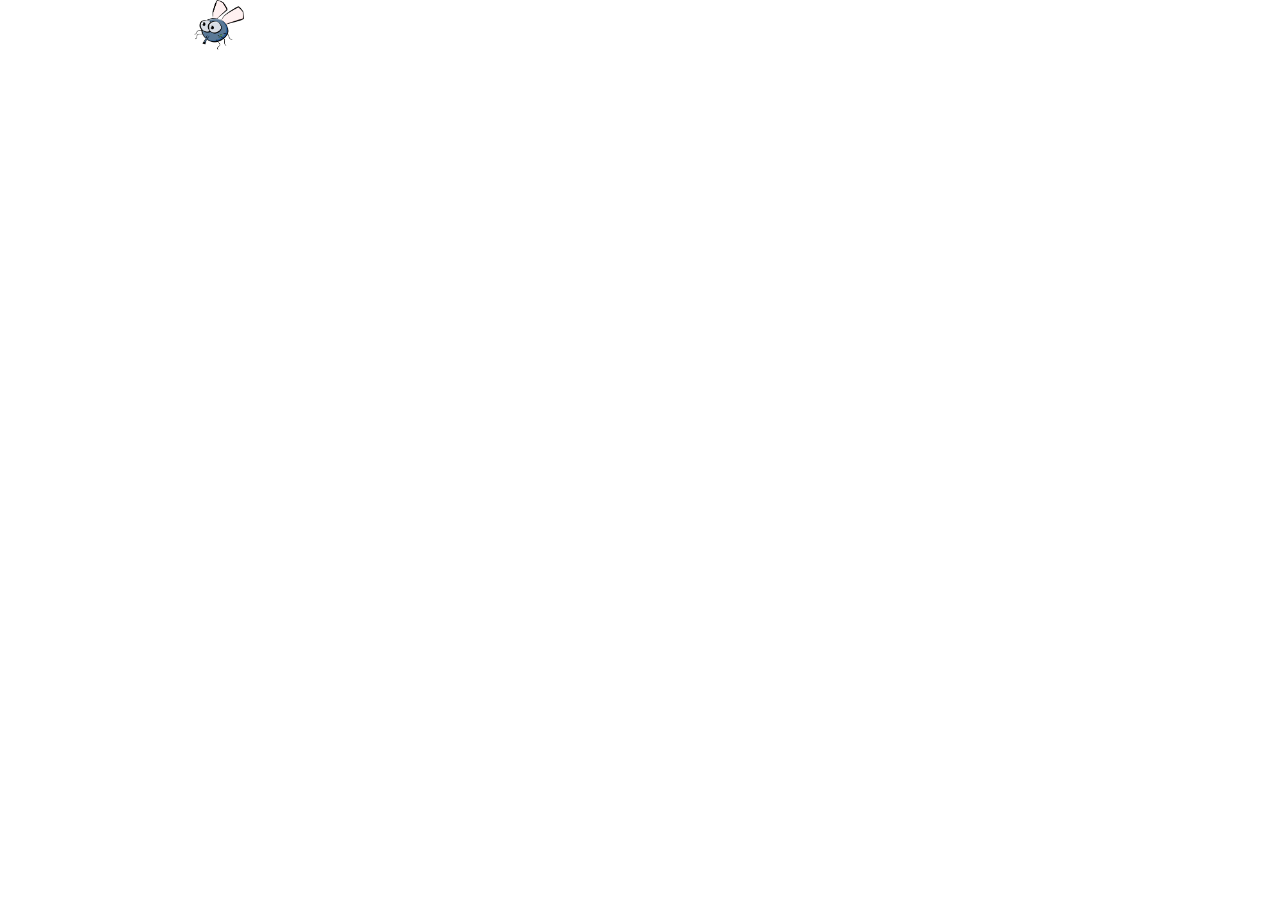
==== app.html @ a418b64f "Game mata mosquito, definida dimençao do jogo e criaçao de posiçoes randomicas" ====
<!DOCTYPE html>
<html lang="en">
<head>
    <meta charset="UTF-8">
    <meta name="viewport" content="width=device-width, initial-scale=1.0">
    <meta http-equiv="X-UA-Compatible" content="ie=edge">
    <title>Document</title>
    <link rel="stylesheet" href="style.css">
    <script src="jogo.js"></script>
</head>
<body onresize="ajustaTamanhoPalcoJogo()">
    <script>
        posicaoRandomica()
    </script>
</body>
</html>
---- style.css ----
.mosquito-1{
    width:50px;
    height: 50px;
}
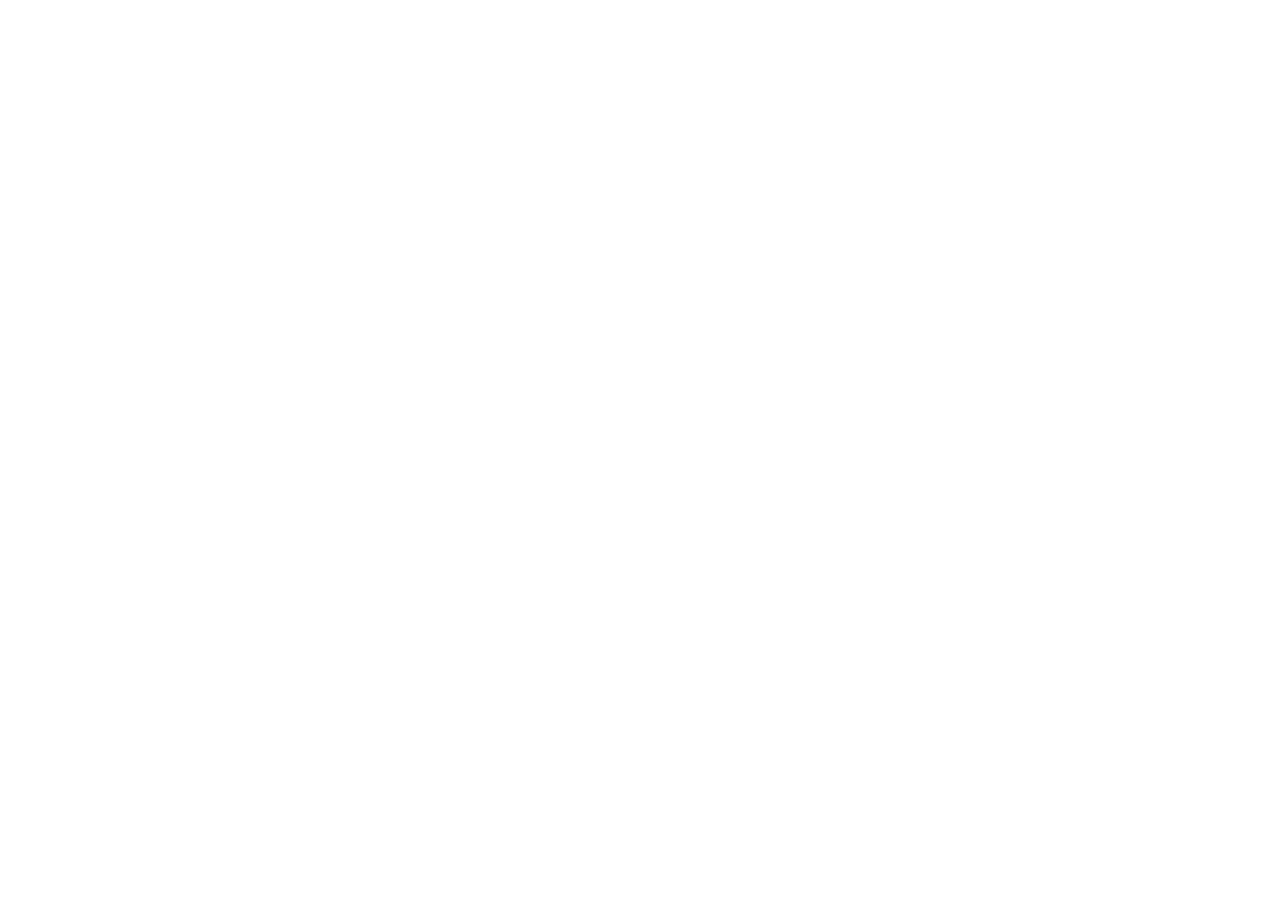
==== commit 5120953c: "criar e remover mosquito a cada ciclo de tempo" ====
--- a/app.html
+++ b/app.html
@@ -10,7 +10,10 @@
 </head>
 <body onresize="ajustaTamanhoPalcoJogo()">
     <script>
-        posicaoRandomica()
+        setInterval(function(){
+            posicaoRandomica()
+        }, 1000)
+        
     </script>
 </body>
 </html>--- a/style.css
+++ b/style.css
@@ -1,4 +1,18 @@
 .mosquito-1{
     width:50px;
     height: 50px;
+}
+.mosquito-2{
+    width:70px;
+    height: 70px;
+}
+.mosquito-3{
+    width:90px;
+    height: 90px;
+}
+.ladoA{
+    transform: scaleX(1)
+}
+.ladoB{
+    transform: scaleX(-1)
 }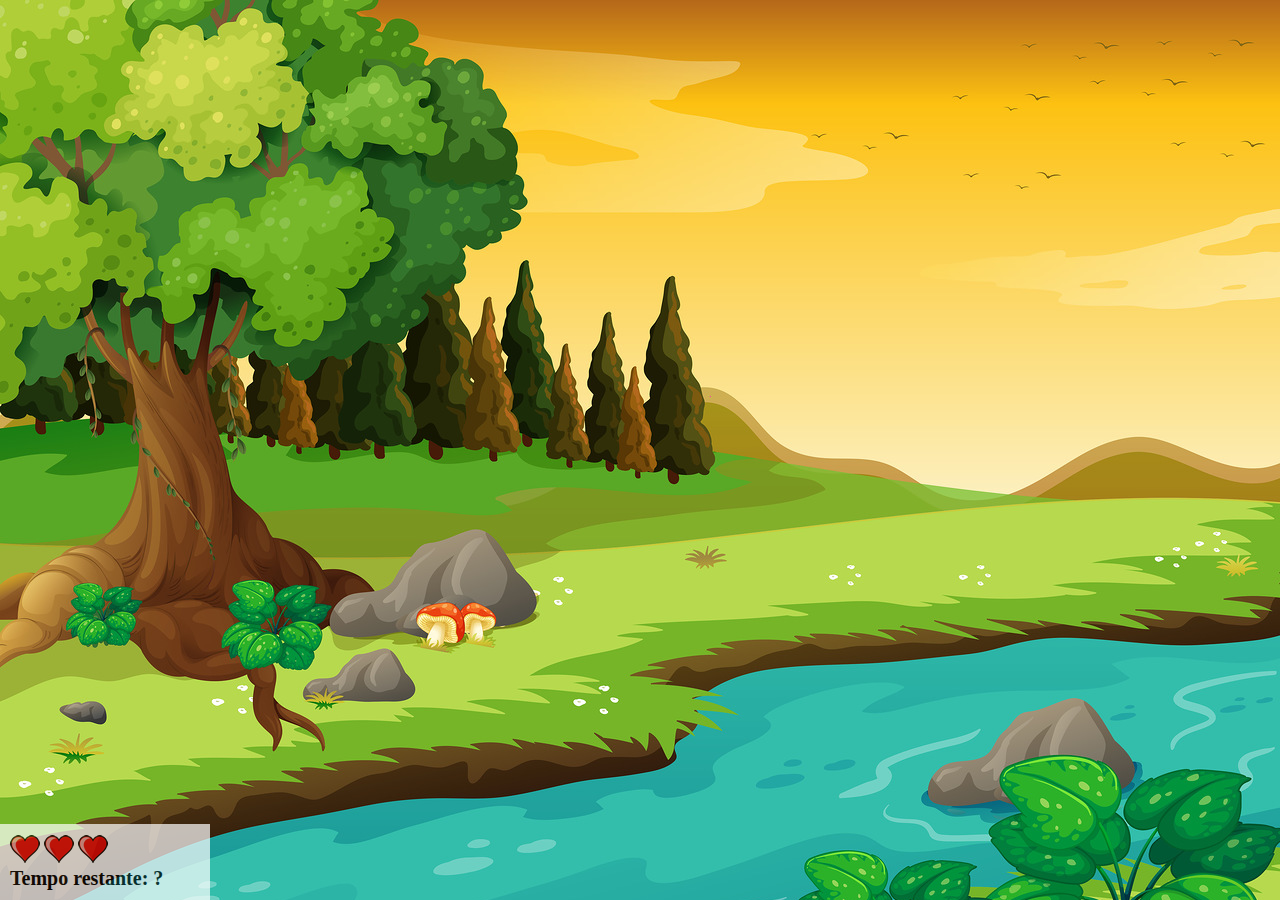
==== commit 431ac607: "criação do cenario e controle dos pontos de vida" ====
--- a/app.html
+++ b/app.html
@@ -9,10 +9,19 @@
     <script src="jogo.js"></script>
 </head>
 <body onresize="ajustaTamanhoPalcoJogo()">
+    <div class="painel">
+        <div class="vidas">
+            <img id="v1" src="imagens/coracao_cheio.png">
+            <img id="v2" src="imagens/coracao_cheio.png">
+            <img id="v3" src= "imagens/coracao_cheio.png">
+        </div>
+        <div class="cronometro">Tempo restante: ?</div>
+    </div>
+
     <script>
         setInterval(function(){
             posicaoRandomica()
-        }, 1000)
+        }, 3000)
         
     </script>
 </body>
--- a/style.css
+++ b/style.css
@@ -1,3 +1,26 @@
+body{
+    background-image: url(imagens/bg.jpg);
+    background-repeat: no-repeat;
+}
+.painel{
+    position: absolute;
+    width: 190px;
+    padding:10px;
+    left: 0px;
+    bottom:0px;
+    border-top: 1px solid white;
+    background-color: white;
+    opacity:0.7;
+}
+.vidas{
+    float:left;
+}
+.cronometro{
+    float:left;
+    font-size:20px;
+    font-weight: bold;
+
+}
 .mosquito-1{
     width:50px;
     height: 50px;
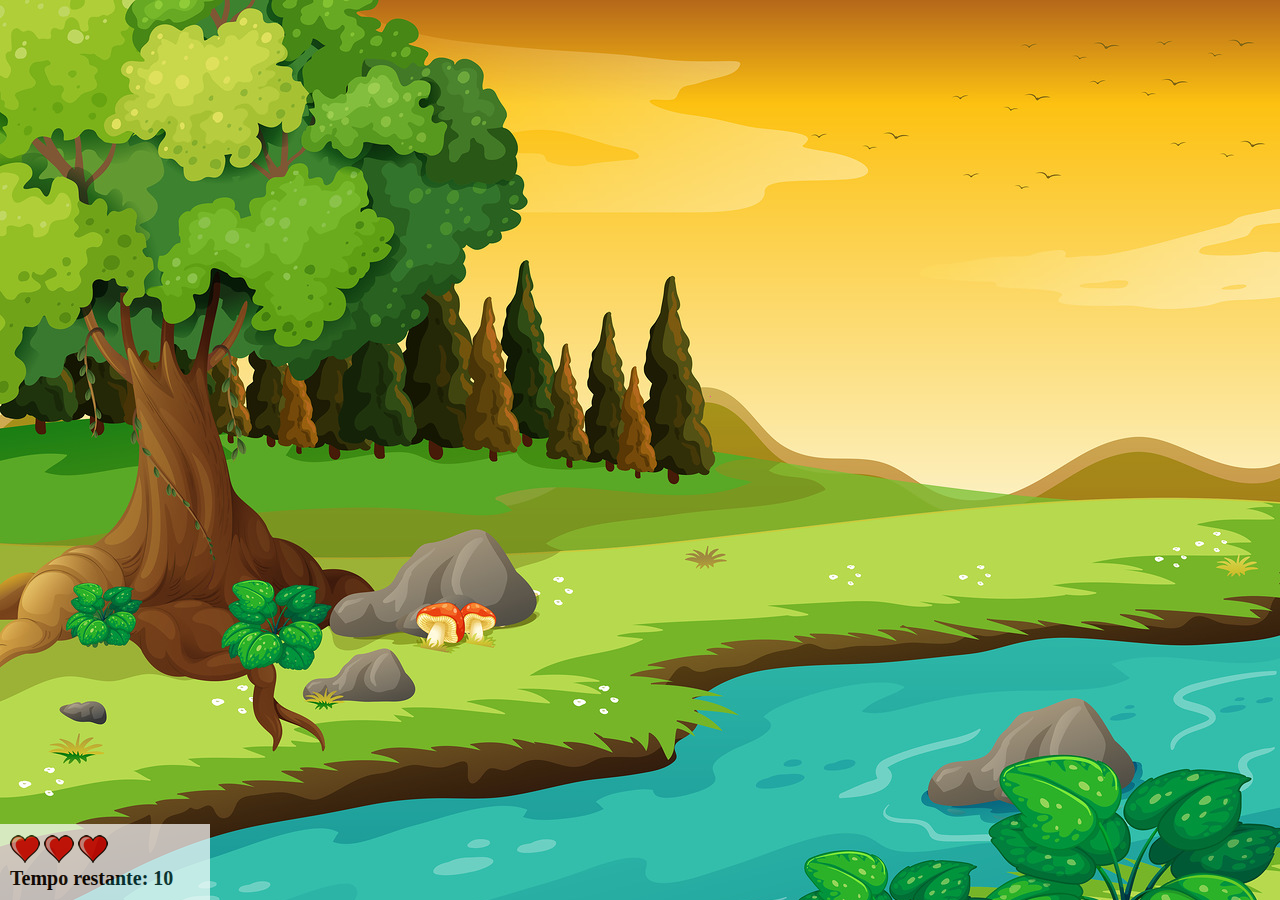
==== commit 04cb77f7: "cronometro" ====
--- a/app.html
+++ b/app.html
@@ -15,13 +15,14 @@
             <img id="v2" src="imagens/coracao_cheio.png">
             <img id="v3" src= "imagens/coracao_cheio.png">
         </div>
-        <div class="cronometro">Tempo restante: ?</div>
+        <div class="cronometro">Tempo restante: <span id="cronometro"></span></div>
     </div>
 
     <script>
-        setInterval(function(){
+        document.getElementById('cronometro').innerHTML = tempo
+        var criamosquito = setInterval(function(){
             posicaoRandomica()
-        }, 3000)
+        }, 2000)
         
     </script>
 </body>
